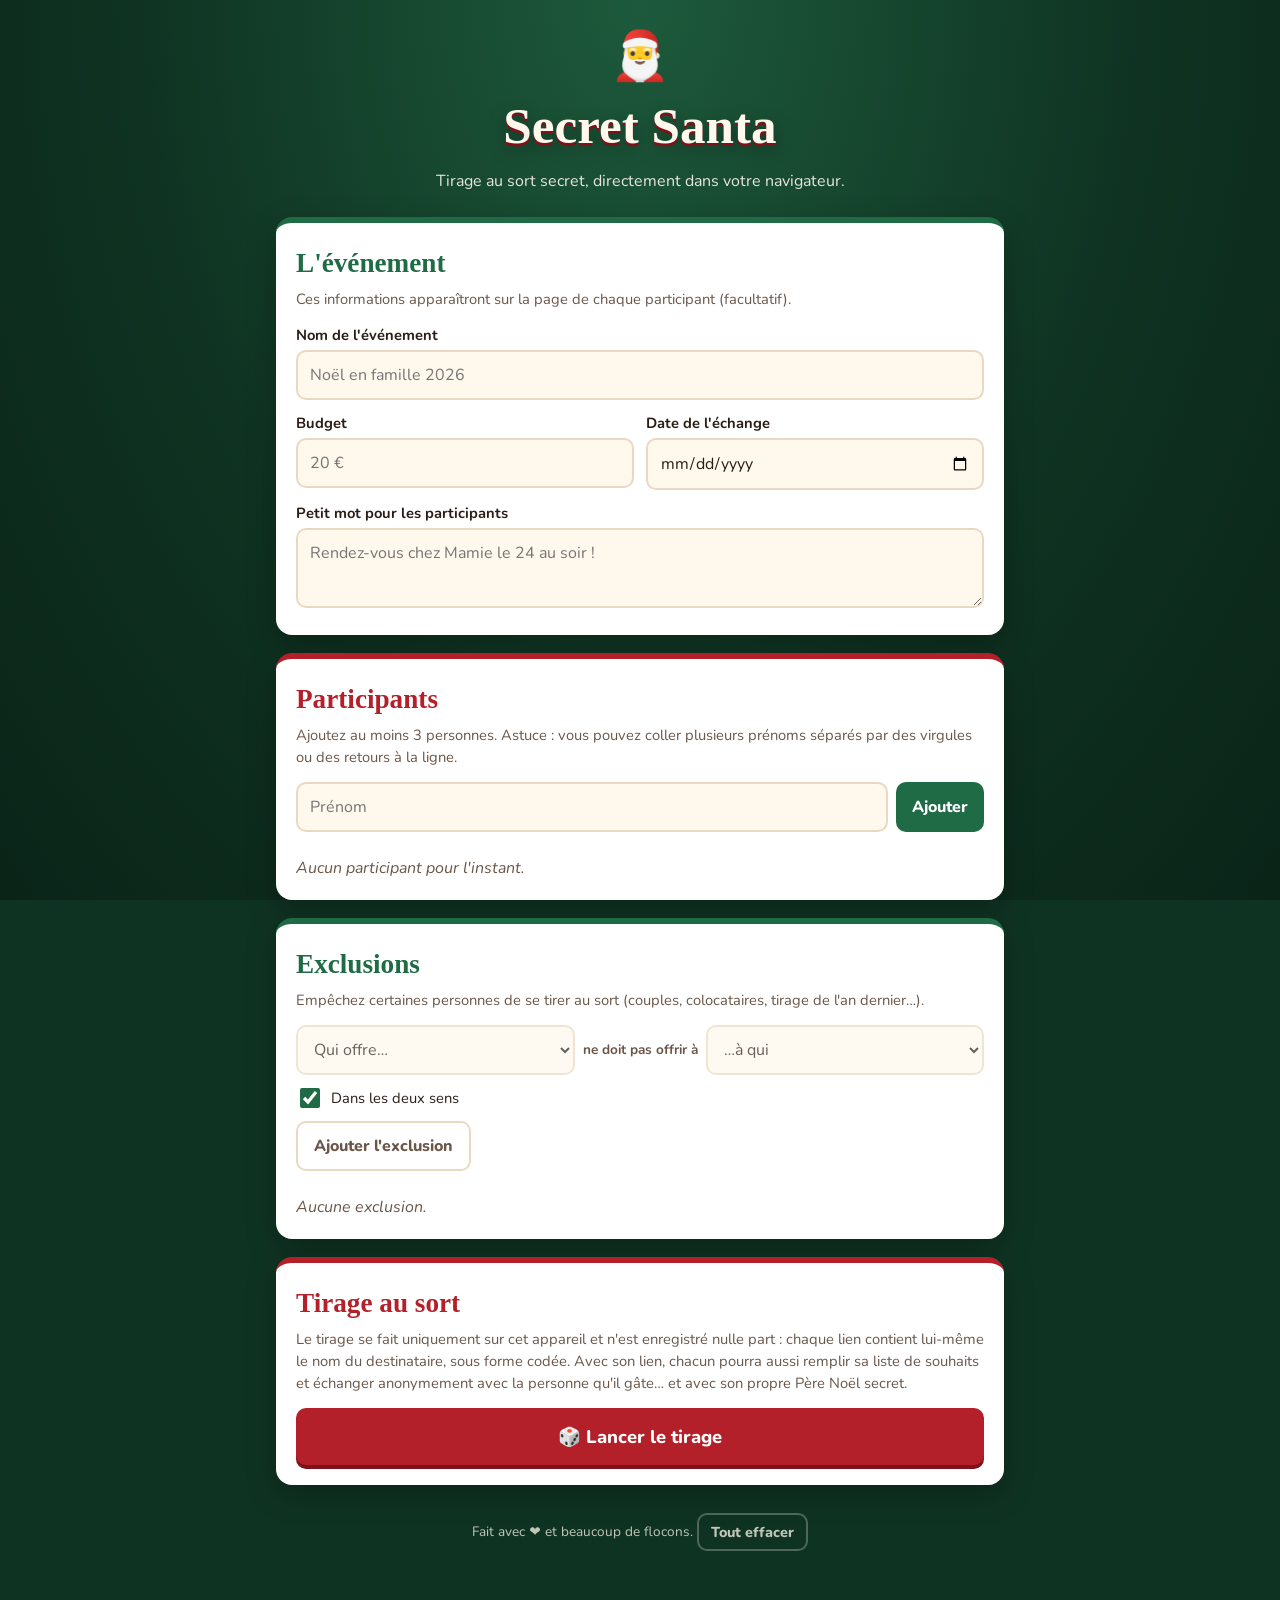
==== index.html @ 17466ae4 "Listes de souhaits et messagerie anonyme (Supabase) Les liens v2 embarquent des jetons secrets génér" ====
<!doctype html>
<html lang="fr">
<head>
  <meta charset="utf-8">
  <meta name="viewport" content="width=device-width, initial-scale=1, viewport-fit=cover">
  <title>Secret Santa – Organisateur</title>
  <meta name="description" content="Organisez votre Secret Santa : saisissez les participants, les exclusions, faites le tirage et envoyez à chacun son lien privé.">
  <meta name="theme-color" content="#0f3322">
  <meta name="referrer" content="no-referrer">
  <link rel="icon" href="data:image/svg+xml,<svg xmlns='http://www.w3.org/2000/svg' viewBox='0 0 100 100'><text y='.9em' font-size='90'>🎁</text></svg>">
  <link rel="preconnect" href="https://fonts.googleapis.com">
  <link rel="preconnect" href="https://fonts.gstatic.com" crossorigin>
  <link href="https://fonts.googleapis.com/css2?family=Mountains+of+Christmas:wght@700&family=Nunito:wght@400;700;800&display=swap" rel="stylesheet">
  <link rel="stylesheet" href="assets/style.css">
</head>
<body>
  <main class="page">
    <header class="entete">
      <div class="logo" aria-hidden="true">🎅</div>
      <h1>Secret Santa</h1>
      <p>Tirage au sort secret, directement dans votre navigateur.</p>
    </header>

    <section class="carte verte" aria-labelledby="t-evenement">
      <h2 id="t-evenement">L'événement</h2>
      <p class="aide">Ces informations apparaîtront sur la page de chaque participant (facultatif).</p>
      <div class="grille">
        <div class="plein">
          <label for="titre">Nom de l'événement</label>
          <input type="text" id="titre" maxlength="80" placeholder="Noël en famille 2026">
        </div>
        <div>
          <label for="budget">Budget</label>
          <input type="text" id="budget" maxlength="30" placeholder="20 €">
        </div>
        <div>
          <label for="date">Date de l'échange</label>
          <input type="date" id="date">
        </div>
        <div class="plein">
          <label for="mot">Petit mot pour les participants</label>
          <textarea id="mot" maxlength="300" placeholder="Rendez-vous chez Mamie le 24 au soir !"></textarea>
        </div>
      </div>
    </section>

    <section class="carte" aria-labelledby="t-participants">
      <h2 id="t-participants">Participants</h2>
      <p class="aide">Ajoutez au moins 3 personnes. Astuce : vous pouvez coller plusieurs prénoms séparés par des virgules ou des retours à la ligne.</p>
      <form id="form-participant" class="ligne" autocomplete="off">
        <input type="text" id="nouveau" maxlength="40" placeholder="Prénom" aria-label="Prénom du participant">
        <button type="submit">Ajouter</button>
      </form>
      <ul id="liste-participants" class="liste" aria-live="polite"></ul>
      <p id="aucun-participant" class="vide">Aucun participant pour l'instant.</p>
    </section>

    <section class="carte verte" aria-labelledby="t-exclusions">
      <h2 id="t-exclusions">Exclusions</h2>
      <p class="aide">Empêchez certaines personnes de se tirer au sort (couples, colocataires, tirage de l'an dernier…).</p>
      <form id="form-exclusion" autocomplete="off">
        <div class="ligne-exclusion">
          <select id="excl-de" aria-label="Personne qui offre"></select>
          <span class="fleche">ne doit pas offrir à</span>
          <select id="excl-a" aria-label="Personne qui reçoit"></select>
        </div>
        <label class="case"><input type="checkbox" id="excl-reciproque" checked> Dans les deux sens</label>
        <button type="submit" class="discret">Ajouter l'exclusion</button>
      </form>
      <ul id="liste-exclusions" class="exclusions" aria-live="polite"></ul>
      <p id="aucune-exclusion" class="vide">Aucune exclusion.</p>
    </section>

    <section class="carte" aria-labelledby="t-tirage">
      <h2 id="t-tirage">Tirage au sort</h2>
      <p class="aide">Le tirage se fait uniquement sur cet appareil et n'est enregistré nulle part : chaque lien contient lui-même le nom du destinataire, sous forme codée. Avec son lien, chacun pourra aussi remplir sa liste de souhaits et échanger anonymement avec la personne qu'il gâte… et avec son propre Père Noël secret.</p>
      <button type="button" id="tirer" class="principal">🎲 Lancer le tirage</button>
      <div id="message" role="status"></div>

      <div id="bloc-resultats" hidden>
        <p class="aide" style="margin-top:16px">Envoyez à chaque personne <strong>son</strong> lien. Vous-même ne voyez pas les résultats : n'ouvrez pas les liens des autres pour garder la surprise !</p>
        <button type="button" id="tout-copier" class="discret petit">📋 Copier tous les liens</button>
        <ul id="resultats" class="resultats"></ul>
        <p class="avertissement">⚠️ Ces liens ne sont conservés nulle part. Envoyez-les avant de fermer la page. Si vous relancez le tirage, les anciens liens restent valables mais ne correspondent plus au nouveau tirage : n'envoyez que ceux d'un même tirage.</p>
      </div>
    </section>

    <footer class="pied">
      <p>Fait avec ❤️ et beaucoup de flocons. <button type="button" id="reinitialiser" class="discret petit" style="color:inherit;border-color:rgba(255,255,255,.35)">Tout effacer</button></p>
    </footer>
  </main>

  <script src="assets/config.js"></script>
  <script src="assets/commun.js"></script>
  <script src="assets/api.js"></script>
  <script src="assets/organisateur.js"></script>
</body>
</html>
---- assets/style.css ----
:root {
  --rouge: #b3202a;
  --rouge-fonce: #7e1119;
  --vert: #1f6b45;
  --vert-fonce: #123f29;
  --or: #e7b84a;
  --creme: #fff8ec;
  --texte: #2b1d16;
  --texte-doux: #6b574a;
  --carte: #ffffff;
  --bord: #ead9c2;
  --fond: radial-gradient(ellipse at top, #1d5a3c 0%, #0f3322 55%, #0a2418 100%);
  --ombre: 0 10px 30px rgba(0, 0, 0, .25);
  --rayon: 16px;
}

* { box-sizing: border-box; }
[hidden] { display: none !important; }

html, body { margin: 0; padding: 0; }

body {
  min-height: 100vh;
  background: #0f3322;
  background-image: var(--fond);
  background-attachment: fixed;
  color: var(--texte);
  font-family: "Nunito", system-ui, -apple-system, "Segoe UI", Roboto, sans-serif;
  font-size: 16px;
  line-height: 1.5;
  overflow-x: hidden;
}

.page {
  position: relative;
  z-index: 1;
  max-width: 760px;
  margin: 0 auto;
  padding: 24px 16px 64px;
}

header.entete {
  text-align: center;
  color: var(--creme);
  margin: 8px 0 24px;
}

.entete .logo { font-size: 3rem; line-height: 1; }

h1, h2, .titre-fete {
  font-family: "Mountains of Christmas", "Georgia", serif;
  font-weight: 700;
}

h1 {
  font-size: clamp(2.2rem, 8vw, 3.2rem);
  margin: 8px 0 4px;
  color: var(--creme);
  text-shadow: 0 3px 0 var(--rouge-fonce), 0 6px 18px rgba(0,0,0,.35);
}

.entete p { margin: 0; opacity: .9; }

.carte {
  background: var(--carte);
  border-radius: var(--rayon);
  box-shadow: var(--ombre);
  padding: 20px;
  margin-bottom: 18px;
  border-top: 6px solid var(--rouge);
  position: relative;
}

.carte.verte { border-top-color: var(--vert); }

.carte h2 {
  margin: 0 0 4px;
  font-size: 1.7rem;
  color: var(--rouge);
}

.carte.verte h2 { color: var(--vert); }

.aide { color: var(--texte-doux); font-size: .92rem; margin: 0 0 14px; }

label { display: block; font-weight: 700; font-size: .92rem; margin-bottom: 4px; }

input[type="text"], input[type="date"], select, textarea {
  width: 100%;
  font: inherit;
  padding: 11px 12px;
  border: 2px solid var(--bord);
  border-radius: 10px;
  background: var(--creme);
  color: var(--texte);
  min-height: 46px;
}

textarea { min-height: 80px; resize: vertical; }

input:focus, select:focus, textarea:focus {
  outline: none;
  border-color: var(--vert);
  box-shadow: 0 0 0 3px rgba(31,107,69,.18);
}

.grille { display: grid; gap: 12px; grid-template-columns: 1fr 1fr; }
.grille .plein { grid-column: 1 / -1; }

@media (max-width: 560px) {
  .grille { grid-template-columns: 1fr; }
}

.ligne { display: flex; gap: 8px; align-items: stretch; }
.ligne > input, .ligne > select { flex: 1; min-width: 0; }

.ligne-exclusion { display: grid; grid-template-columns: 1fr auto 1fr; gap: 8px; align-items: center; }
.ligne-exclusion .fleche { font-weight: 700; color: var(--texte-doux); text-align: center; font-size: .85rem; }

@media (max-width: 560px) {
  .ligne-exclusion { grid-template-columns: 1fr; }
  .ligne-exclusion .fleche { text-align: left; }
}

.case { display: flex; align-items: center; gap: 8px; font-weight: 400; margin: 10px 0; cursor: pointer; }
.case input { width: 20px; height: 20px; accent-color: var(--vert); }

button, .bouton {
  font: inherit;
  font-weight: 800;
  border: none;
  border-radius: 10px;
  padding: 11px 16px;
  min-height: 46px;
  cursor: pointer;
  background: var(--vert);
  color: #fff;
  transition: transform .08s ease, background .15s ease;
  text-decoration: none;
  display: inline-flex;
  align-items: center;
  justify-content: center;
  gap: 6px;
  white-space: nowrap;
}

button:hover, .bouton:hover { background: var(--vert-fonce); }
button:active, .bouton:active { transform: translateY(1px); }
button:focus-visible, .bouton:focus-visible { outline: 3px solid var(--or); outline-offset: 2px; }

button.principal {
  background: var(--rouge);
  width: 100%;
  font-size: 1.15rem;
  padding: 15px;
  box-shadow: 0 4px 0 var(--rouge-fonce);
}
button.principal:hover { background: var(--rouge-fonce); }

.resultats .actions .bouton { background: #fff; color: var(--vert-fonce); border: 2px solid #bfe0cc; }
.resultats .actions .bouton:hover { background: #eaf6ef; }

button.discret {
  background: transparent;
  color: var(--texte-doux);
  border: 2px solid var(--bord);
}
button.discret:hover { background: var(--creme); color: var(--texte); }

button.petit { min-height: 38px; padding: 6px 12px; font-size: .9rem; }

button.retirer {
  background: transparent;
  color: var(--rouge);
  border: 2px solid #f0c9cc;
  min-width: 46px;
  padding: 0 10px;
}
button.retirer:hover { background: #fdeeee; }

.liste { list-style: none; margin: 14px 0 0; padding: 0; display: flex; flex-wrap: wrap; gap: 8px; }

.puce {
  display: inline-flex;
  align-items: center;
  gap: 6px;
  background: var(--creme);
  border: 2px solid var(--bord);
  border-radius: 999px;
  padding: 4px 6px 4px 12px;
  font-weight: 700;
  max-width: 100%;
}
.puce span { overflow: hidden; text-overflow: ellipsis; white-space: nowrap; }
.puce button {
  min-height: 28px; min-width: 28px; padding: 0;
  border-radius: 50%;
  background: transparent; color: var(--rouge);
  font-size: 1.1rem; line-height: 1;
}
.puce button:hover { background: #fdeeee; }

.vide { color: var(--texte-doux); font-style: italic; margin: 10px 0 0; }

.exclusions { list-style: none; padding: 0; margin: 14px 0 0; display: grid; gap: 6px; }
.exclusions li {
  display: flex; align-items: center; justify-content: space-between; gap: 8px;
  background: #fdf3f3; border: 1px solid #f0c9cc; border-radius: 10px; padding: 6px 6px 6px 12px;
}

.message {
  border-radius: 10px;
  padding: 12px 14px;
  margin: 12px 0 0;
  font-weight: 700;
}
.message.erreur { background: #fdeeee; color: var(--rouge-fonce); border: 1px solid #f0c9cc; }
.message.ok { background: #eaf6ef; color: var(--vert-fonce); border: 1px solid #bfe0cc; }

.resultats { list-style: none; padding: 0; margin: 14px 0 0; display: grid; gap: 10px; }
.resultats li {
  border: 2px solid var(--bord);
  border-radius: 12px;
  padding: 12px;
  background: var(--creme);
}
.resultats .nom { font-weight: 800; font-size: 1.05rem; margin-bottom: 8px; display: flex; align-items: center; gap: 6px; flex-wrap: wrap; }
.resultats .lien {
  font-family: ui-monospace, Consolas, monospace;
  font-size: .8rem;
  color: var(--texte-doux);
  word-break: break-all;
  background: #fff;
  border: 1px dashed var(--bord);
  border-radius: 8px;
  padding: 6px 8px;
  margin-bottom: 8px;
}
.resultats .actions { display: flex; flex-wrap: wrap; gap: 6px; }
.resultats .actions > * { flex: 1 1 auto; }
.badge {
  font-size: .75rem; font-weight: 800;
  background: var(--vert); color: #fff; border-radius: 999px; padding: 2px 8px;
}

.avertissement {
  background: #fff6dd;
  border: 1px solid #f1dc9c;
  border-radius: 10px;
  padding: 10px 12px;
  font-size: .9rem;
  color: #6a5313;
  margin-top: 12px;
}

footer.pied {
  text-align: center;
  color: var(--creme);
  opacity: .75;
  font-size: .85rem;
  margin-top: 28px;
}
footer.pied a { color: var(--or); }

/* Neige */
.neige { position: fixed; inset: 0; pointer-events: none; z-index: 0; overflow: hidden; }
.neige span {
  position: absolute;
  top: -5vh;
  color: #fff;
  animation-name: tomber;
  animation-timing-function: linear;
  animation-iteration-count: infinite;
}
@keyframes tomber {
  0% { transform: translate3d(0, -5vh, 0) rotate(0deg); }
  50% { transform: translate3d(3vw, 50vh, 0) rotate(180deg); }
  100% { transform: translate3d(-2vw, 110vh, 0) rotate(360deg); }
}

/* Page de révélation */
.revelation { text-align: center; }
.revelation .bonjour { font-size: 1.2rem; margin: 0 0 6px; }
.revelation .titre-fete { font-size: clamp(1.8rem, 7vw, 2.4rem); color: var(--rouge); margin: 0 0 12px; }

.cadeau {
  width: 180px; height: 180px;
  margin: 24px auto 12px;
  position: relative;
  cursor: pointer;
  border: none;
  background: transparent;
  padding: 0;
  min-height: 0;
}
.cadeau:hover { background: transparent; }
.cadeau .boite {
  position: absolute; left: 15px; right: 15px; bottom: 0; height: 120px;
  background: var(--rouge);
  border-radius: 8px;
  box-shadow: inset 0 -10px 0 rgba(0,0,0,.12);
}
.cadeau .couvercle {
  position: absolute; left: 5px; right: 5px; top: 40px; height: 34px;
  background: var(--rouge-fonce);
  border-radius: 8px;
  transition: transform .6s cubic-bezier(.3,1.6,.5,1), opacity .6s;
  z-index: 2;
}
.cadeau .ruban-v { position: absolute; left: 50%; top: 40px; bottom: 0; width: 22px; margin-left: -11px; background: var(--or); z-index: 3; transition: opacity .4s; }
.cadeau .noeud { position: absolute; left: 50%; top: 8px; transform: translateX(-50%); font-size: 2.6rem; z-index: 4; transition: transform .6s, opacity .6s; }
.cadeau:not(.ouvert) { animation: secouer 2.4s ease-in-out infinite; }
.cadeau.ouvert .couvercle { transform: translateY(-70px) rotate(-18deg); opacity: 0; }
.cadeau.ouvert .noeud { transform: translate(-50%, -80px) rotate(30deg); opacity: 0; }
.cadeau.ouvert .ruban-v { opacity: 0; }

@keyframes secouer {
  0%, 80%, 100% { transform: rotate(0); }
  84% { transform: rotate(-6deg); }
  88% { transform: rotate(6deg); }
  92% { transform: rotate(-4deg); }
  96% { transform: rotate(3deg); }
}

.destinataire {
  display: none;
  animation: apparaitre .7s ease both;
}
.destinataire.visible { display: block; }
.destinataire .nom-destinataire {
  font-family: "Mountains of Christmas", Georgia, serif;
  font-size: clamp(2.4rem, 11vw, 3.6rem);
  font-weight: 700;
  color: var(--vert);
  margin: 4px 0 10px;
  word-break: break-word;
}
@keyframes apparaitre { from { opacity: 0; transform: scale(.85); } to { opacity: 1; transform: scale(1); } }

.infos { display: grid; gap: 8px; margin: 18px 0 0; text-align: left; }
.infos div { background: var(--creme); border: 1px solid var(--bord); border-radius: 10px; padding: 10px 12px; }
.infos strong { display: block; font-size: .8rem; text-transform: uppercase; letter-spacing: .04em; color: var(--texte-doux); }

/* Espace personnel */
.onglets {
  display: grid;
  grid-template-columns: repeat(3, 1fr);
  gap: 6px;
  margin: 0 0 10px;
}
.onglets button {
  background: rgba(255,255,255,.12);
  color: var(--creme);
  border: 2px solid rgba(255,255,255,.2);
  padding: 8px 6px;
  font-size: .9rem;
  white-space: normal;
  line-height: 1.2;
}
.onglets button:hover { background: rgba(255,255,255,.22); }
.onglets button[aria-selected="true"] { background: var(--creme); color: var(--rouge-fonce); border-color: var(--creme); }

.pastille {
  background: var(--rouge); color: #fff; border-radius: 999px;
  font-size: .72rem; min-width: 20px; height: 20px; padding: 0 6px;
  display: inline-flex; align-items: center; justify-content: center;
}

.etat { min-height: 1.4em; margin: 10px 0 0; font-size: .9rem; color: var(--texte-doux); }

.souhaits { list-style: none; padding: 0; margin: 16px 0 0; display: grid; gap: 8px; }
.souhaits li {
  display: flex; align-items: center; justify-content: space-between; gap: 10px;
  background: var(--creme); border: 2px solid var(--bord); border-radius: 12px; padding: 10px 10px 10px 14px;
}
.souhait-corps { display: flex; flex-direction: column; min-width: 0; }
.souhait-texte { font-weight: 700; overflow-wrap: anywhere; }
.souhait-texte::before { content: "🎁 "; }
.souhait-lien { color: var(--vert); font-size: .88rem; overflow-wrap: anywhere; }

.choix-canal { display: grid; grid-template-columns: 1fr 1fr; gap: 6px; margin-bottom: 10px; }
.choix-canal button {
  background: var(--creme); color: var(--texte); border: 2px solid var(--bord);
  white-space: normal; line-height: 1.2; font-size: .92rem; position: relative;
}
.choix-canal button:hover { background: #f6ead6; }
.choix-canal button[aria-pressed="true"] { background: var(--vert); color: #fff; border-color: var(--vert); }
.choix-canal button[data-nonlus]:not([data-nonlus=""])::after {
  content: attr(data-nonlus);
  position: absolute; top: -8px; right: -6px;
  background: var(--rouge); color: #fff; border-radius: 999px;
  font-size: .72rem; min-width: 20px; height: 20px; padding: 0 6px;
  display: inline-flex; align-items: center; justify-content: center;
}

.fil {
  background: #f7f1e6;
  border: 2px solid var(--bord);
  border-radius: 12px;
  padding: 12px;
  height: min(52vh, 420px);
  overflow-y: auto;
  display: flex; flex-direction: column; gap: 8px;
}
.fil .vide { margin: auto; text-align: center; }
.bulle {
  max-width: 82%;
  border-radius: 14px;
  padding: 8px 12px;
  box-shadow: 0 1px 2px rgba(0,0,0,.08);
}
.bulle.moi { align-self: flex-end; background: var(--vert); color: #fff; border-bottom-right-radius: 4px; }
.bulle.autre { align-self: flex-start; background: #fff; border-bottom-left-radius: 4px; }
.bulle .auteur { display: block; font-size: .75rem; font-weight: 800; opacity: .8; }
.bulle .texte { margin: 2px 0; white-space: pre-wrap; overflow-wrap: anywhere; }
.bulle .quand { display: block; font-size: .7rem; opacity: .7; text-align: right; }

.envoi { margin-top: 10px; }
.envoi textarea { min-height: 46px; height: 46px; resize: none; }
.envoi button { min-width: 52px; font-size: 1.2rem; }
.envoi button:disabled { opacity: .6; cursor: wait; }

@media (prefers-reduced-motion: reduce) {
  .cadeau:not(.ouvert) { animation: none; }
  .destinataire { animation: none; }
}
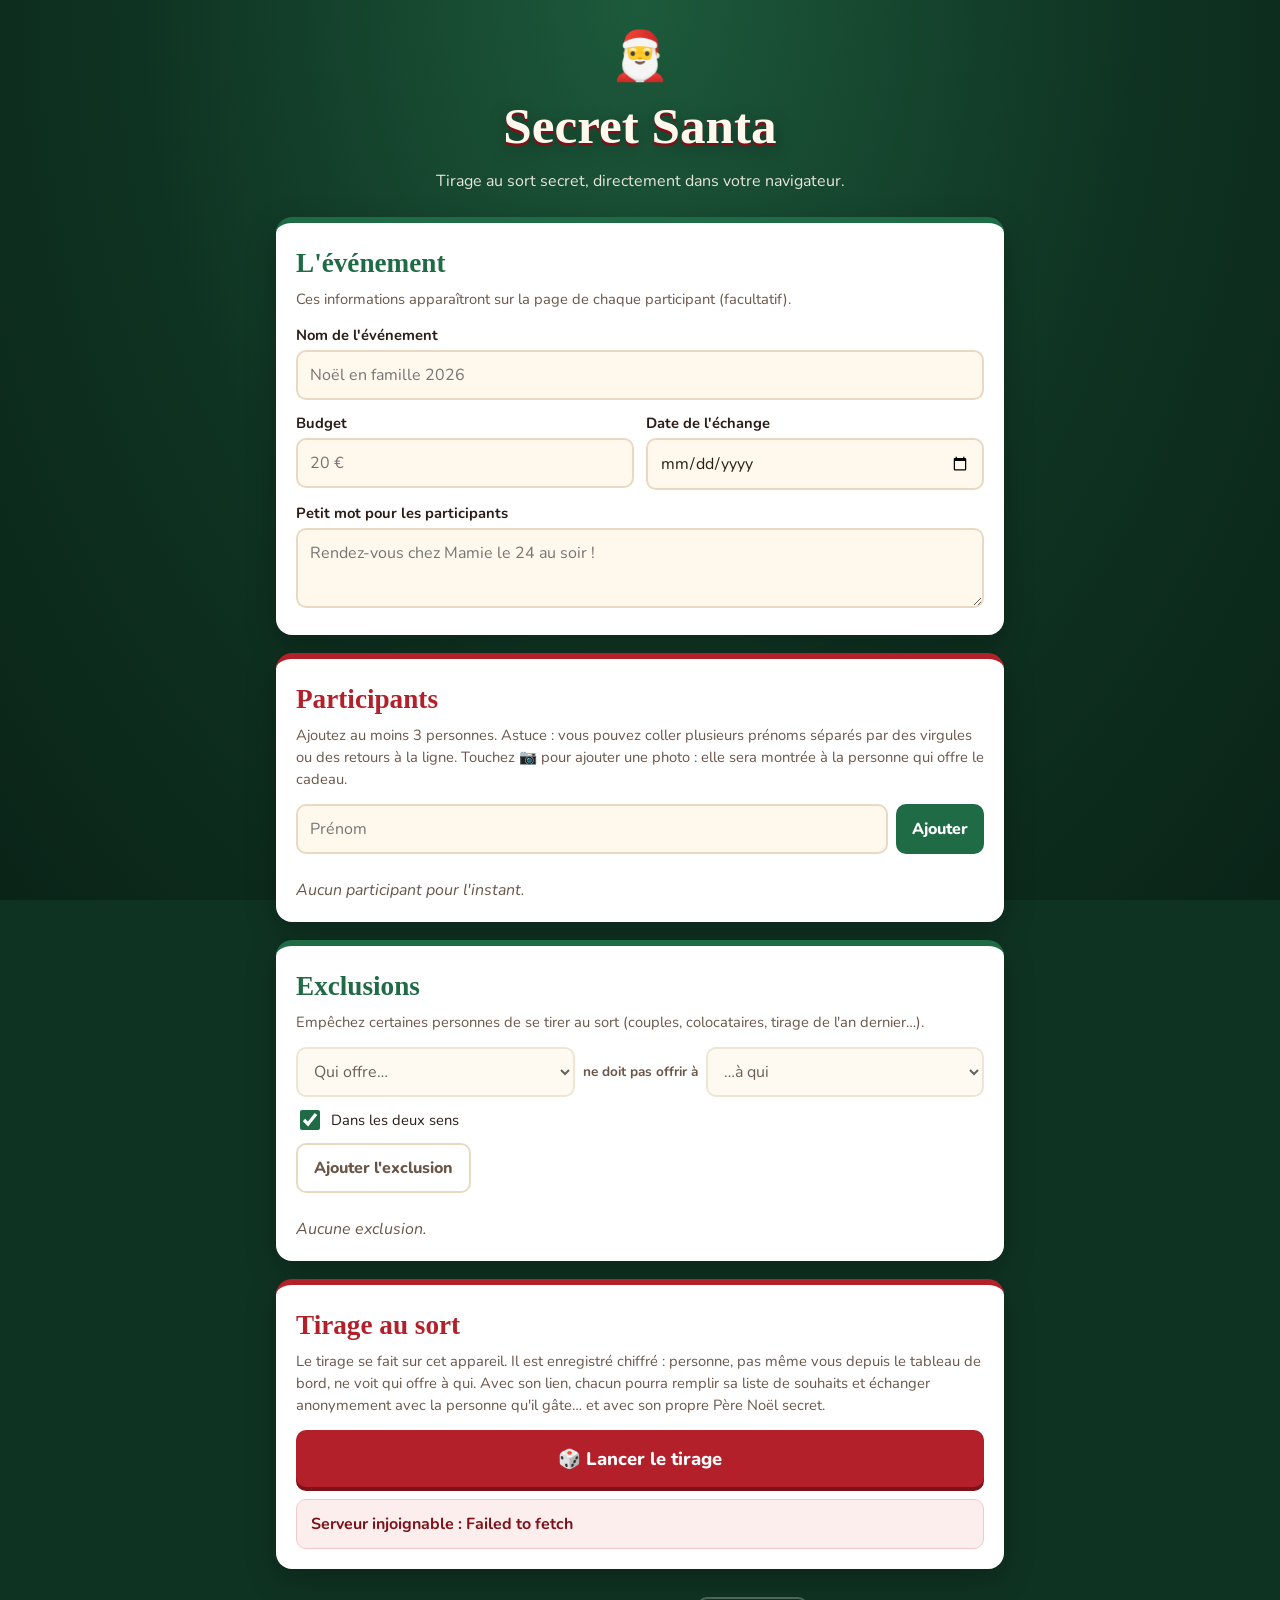
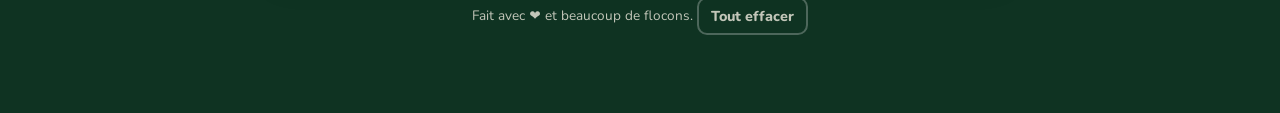
==== commit 6a819938: "Tirage persistant, lien organisateur, tableau de bord et photos - Un seul tirage actif : un nouveau " ====
--- a/index.html
+++ b/index.html
@@ -11,7 +11,7 @@
   <link rel="preconnect" href="https://fonts.googleapis.com">
   <link rel="preconnect" href="https://fonts.gstatic.com" crossorigin>
   <link href="https://fonts.googleapis.com/css2?family=Mountains+of+Christmas:wght@700&family=Nunito:wght@400;700;800&display=swap" rel="stylesheet">
-  <link rel="stylesheet" href="assets/style.css">
+  <link rel="stylesheet" href="assets/style.css?v=8">
 </head>
 <body>
   <main class="page">
@@ -21,6 +21,34 @@
       <p>Tirage au sort secret, directement dans votre navigateur.</p>
     </header>
 
+    <section class="carte" id="bloc-chargement">
+      <p class="aide" style="margin:0">Chargement…</p>
+    </section>
+
+    <section class="carte" id="bloc-acces" aria-labelledby="t-acces" hidden>
+      <h2 id="t-acces">Tirage en cours 🎄</h2>
+      <p class="aide">Un tirage a déjà été fait. Pour ouvrir le tableau de bord ou refaire un tirage, utilisez votre <strong>lien organisateur</strong> (reçu au moment du tirage).</p>
+      <form id="form-acces" class="ligne" autocomplete="off">
+        <input type="text" id="acces-lien" placeholder="Collez votre lien organisateur" aria-label="Lien organisateur">
+        <button type="submit">Ouvrir</button>
+      </form>
+      <div id="acces-message" role="status"></div>
+    </section>
+
+    <section class="carte verte" id="bloc-tableau" aria-labelledby="t-tableau" hidden>
+      <h2 id="t-tableau">Tableau de bord</h2>
+      <p class="aide">Vous voyez qui a ouvert son lien et les listes de souhaits, jamais qui offre à qui.</p>
+      <p id="tableau-resume" class="resume"></p>
+      <ul id="tableau" class="tableau"></ul>
+      <div class="actions-tableau">
+        <button type="button" id="tableau-rafraichir" class="discret petit">🔄 Actualiser</button>
+        <button type="button" id="copier-lien-admin" class="discret petit">🔑 Copier mon lien organisateur</button>
+        <button type="button" id="nouveau-tirage" class="discret petit">🎲 Préparer un nouveau tirage</button>
+      </div>
+      <div id="tableau-message" role="status"></div>
+    </section>
+
+    <div id="formulaire">
     <section class="carte verte" aria-labelledby="t-evenement">
       <h2 id="t-evenement">L'événement</h2>
       <p class="aide">Ces informations apparaîtront sur la page de chaque participant (facultatif).</p>
@@ -46,7 +74,8 @@
 
     <section class="carte" aria-labelledby="t-participants">
       <h2 id="t-participants">Participants</h2>
-      <p class="aide">Ajoutez au moins 3 personnes. Astuce : vous pouvez coller plusieurs prénoms séparés par des virgules ou des retours à la ligne.</p>
+      <p class="aide">Ajoutez au moins 3 personnes. Astuce : vous pouvez coller plusieurs prénoms séparés par des virgules ou des retours à la ligne. Touchez 📷 pour ajouter une photo : elle sera montrée à la personne qui offre le cadeau.</p>
+      <input type="file" id="photo-fichier" accept="image/*" hidden>
       <form id="form-participant" class="ligne" autocomplete="off">
         <input type="text" id="nouveau" maxlength="40" placeholder="Prénom" aria-label="Prénom du participant">
         <button type="submit">Ajouter</button>
@@ -73,16 +102,23 @@
 
     <section class="carte" aria-labelledby="t-tirage">
       <h2 id="t-tirage">Tirage au sort</h2>
-      <p class="aide">Le tirage se fait uniquement sur cet appareil et n'est enregistré nulle part : chaque lien contient lui-même le nom du destinataire, sous forme codée. Avec son lien, chacun pourra aussi remplir sa liste de souhaits et échanger anonymement avec la personne qu'il gâte… et avec son propre Père Noël secret.</p>
+      <p class="aide">Le tirage se fait sur cet appareil. Il est enregistré chiffré : personne, pas même vous depuis le tableau de bord, ne voit qui offre à qui. Avec son lien, chacun pourra remplir sa liste de souhaits et échanger anonymement avec la personne qu'il gâte… et avec son propre Père Noël secret.</p>
+      <p id="avert-remplacement" class="avertissement" hidden>⚠️ Un nouveau tirage <strong>efface le tirage actuel</strong> : anciens liens, listes de souhaits, messages et notifications. Il faudra renvoyer les nouveaux liens à tout le monde.</p>
       <button type="button" id="tirer" class="principal">🎲 Lancer le tirage</button>
       <div id="message" role="status"></div>
+    </section>
+    </div>
 
-      <div id="bloc-resultats" hidden>
-        <p class="aide" style="margin-top:16px">Envoyez à chaque personne <strong>son</strong> lien. Vous-même ne voyez pas les résultats : n'ouvrez pas les liens des autres pour garder la surprise !</p>
-        <button type="button" id="tout-copier" class="discret petit">📋 Copier tous les liens</button>
-        <ul id="resultats" class="resultats"></ul>
-        <p class="avertissement">⚠️ Ces liens ne sont conservés nulle part. Envoyez-les avant de fermer la page. Si vous relancez le tirage, les anciens liens restent valables mais ne correspondent plus au nouveau tirage : n'envoyez que ceux d'un même tirage.</p>
+    <section class="carte" id="bloc-resultats" hidden>
+      <h2>Liens à envoyer</h2>
+      <div id="bloc-lien-admin" class="lien-admin" hidden>
+        <p><strong>🔑 Votre lien organisateur</strong> : gardez-le pour vous. Il donne accès au tableau de bord et permet de refaire un tirage.</p>
+        <div class="lien" id="lien-admin"></div>
+        <button type="button" id="copier-lien-admin-2" class="petit">📋 Copier mon lien organisateur</button>
       </div>
+      <p class="aide" style="margin-top:16px">Envoyez à chaque personne <strong>son</strong> lien. N'ouvrez pas les liens des autres pour garder la surprise ! Vous pourrez les recopier plus tard depuis le tableau de bord.</p>
+      <button type="button" id="tout-copier" class="discret petit">📋 Copier tous les liens</button>
+      <ul id="resultats" class="resultats"></ul>
     </section>
 
     <footer class="pied">
@@ -90,9 +126,9 @@
     </footer>
   </main>
 
-  <script src="assets/config.js"></script>
-  <script src="assets/commun.js"></script>
-  <script src="assets/api.js"></script>
-  <script src="assets/organisateur.js"></script>
+  <script src="assets/config.js?v=8"></script>
+  <script src="assets/commun.js?v=8"></script>
+  <script src="assets/api.js?v=8"></script>
+  <script src="assets/organisateur.js?v=8"></script>
 </body>
 </html>
--- a/assets/style.css
+++ b/assets/style.css
@@ -341,6 +341,12 @@
 .infos div { background: var(--creme); border: 1px solid var(--bord); border-radius: 10px; padding: 10px 12px; }
 .infos strong { display: block; font-size: .8rem; text-transform: uppercase; letter-spacing: .04em; color: var(--texte-doux); }
 
+/* Notifications */
+.carte.notif { border-top-color: var(--or); padding: 14px 16px; }
+.notif-ligne { display: flex; align-items: center; gap: 12px; }
+.notif-ligne p { margin: 0; flex: 1; font-size: .95rem; }
+.carte.notif .etat:empty { display: none; }
+
 /* Espace personnel */
 .onglets {
   display: grid;
@@ -424,3 +430,63 @@
   .cadeau:not(.ouvert) { animation: none; }
   .destinataire { animation: none; }
 }
+
+.carte.notif .etat { white-space: pre-line; }
+#notif-test { margin-top: 10px; }
+
+/* Photos */
+.vignette, .puce-photo {
+  width: 44px; height: 44px; border-radius: 50%;
+  object-fit: cover; flex: none;
+  border: 2px solid var(--or);
+  background: var(--creme);
+}
+.puce-photo { width: 28px; height: 28px; border-width: 1px; margin-left: -6px; }
+.sans-photo {
+  display: inline-flex; align-items: center; justify-content: center;
+  font-weight: 800; color: var(--vert-fonce); background: #eaf6ef;
+}
+.puce .puce-action { font-size: .95rem; }
+.photo-destinataire {
+  display: block;
+  width: min(180px, 50vw); height: min(180px, 50vw);
+  margin: 8px auto 0;
+  border-radius: 50%;
+  object-fit: cover;
+  border: 5px solid var(--or);
+  box-shadow: 0 6px 18px rgba(0,0,0,.2);
+}
+
+/* Tableau de bord */
+.resume { font-weight: 800; color: var(--vert-fonce); margin: 0 0 10px; }
+.tableau { list-style: none; padding: 0; margin: 0; display: grid; gap: 10px; }
+.tableau > li {
+  border: 2px solid var(--bord); border-radius: 12px; background: var(--creme);
+  padding: 12px; display: grid; gap: 10px;
+}
+.tableau-entete { display: flex; align-items: center; gap: 12px; }
+.tableau-nom { display: flex; flex-direction: column; min-width: 0; }
+.tableau-nom strong { font-size: 1.05rem; overflow-wrap: anywhere; }
+.statut { font-size: .88rem; font-weight: 700; }
+.statut.ouvert { color: var(--vert); }
+.statut.ferme { color: var(--texte-doux); }
+.tableau .actions { display: flex; flex-wrap: wrap; gap: 6px; }
+.tableau .actions .bouton { background: #fff; color: var(--vert-fonce); border: 2px solid #bfe0cc; }
+.liste-admin summary { cursor: pointer; font-weight: 700; padding: 4px 0; }
+.liste-admin .souhaits { margin-top: 8px; }
+.liste-admin .souhaits li { background: #fff; }
+.vide-liste { justify-content: flex-start !important; }
+.ajout-admin { display: grid; grid-template-columns: 1fr 1fr auto; gap: 6px; margin-top: 8px; }
+@media (max-width: 560px) { .ajout-admin { grid-template-columns: 1fr; } }
+.actions-tableau { display: flex; flex-wrap: wrap; gap: 6px; margin-top: 14px; }
+.lien-admin {
+  background: #fff6dd; border: 1px solid #f1dc9c; border-radius: 10px;
+  padding: 10px 12px; margin: 8px 0 4px;
+}
+.lien-admin p { margin: 0 0 8px; font-size: .92rem; color: #6a5313; }
+.lien-admin .lien { margin-bottom: 8px; }
+.lien-admin .lien, .resultats .lien {
+  font-family: ui-monospace, Consolas, monospace; font-size: .8rem; color: var(--texte-doux);
+  word-break: break-all; background: #fff; border: 1px dashed var(--bord); border-radius: 8px; padding: 6px 8px;
+}
+#bloc-resultats h2 { color: var(--rouge); }
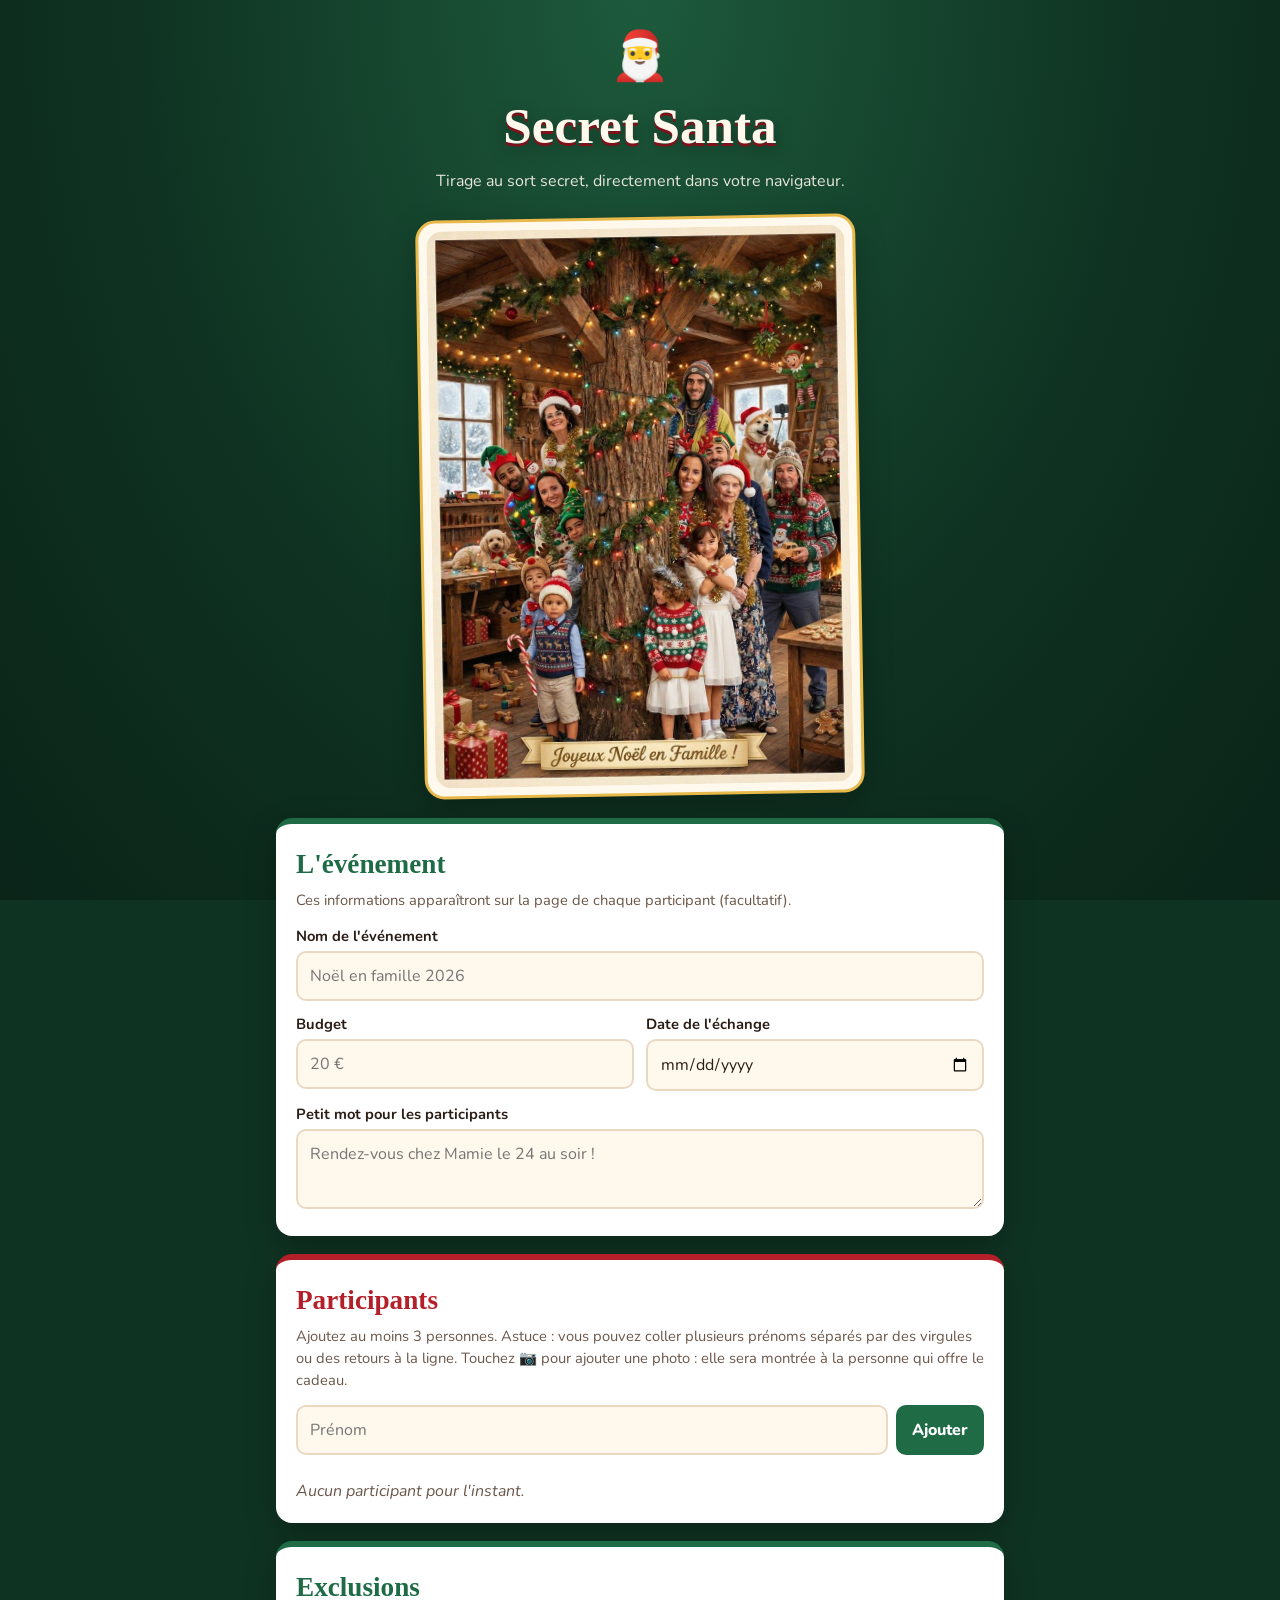
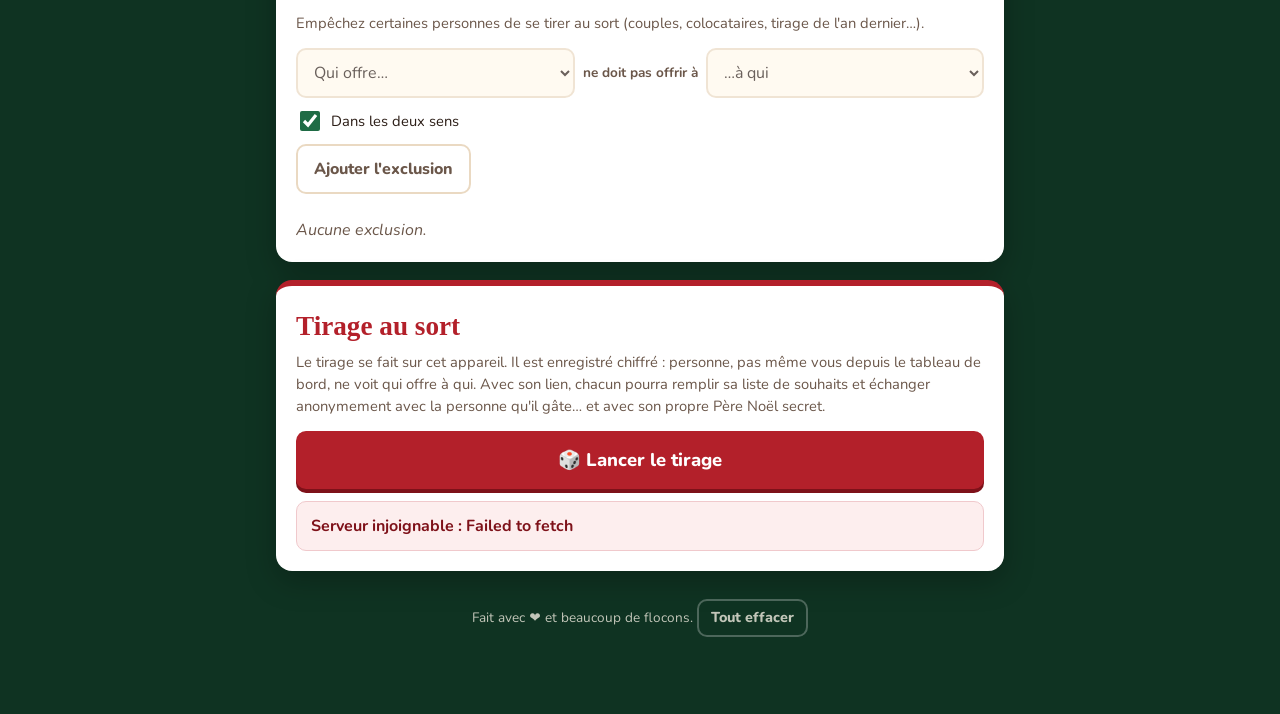
==== commit a170b5f3: "Photo de famille sur la page d'accueil Co-Authored-By: Claude Opus 5.5 <noreply@anthropic.com>" ====
--- a/index.html
+++ b/index.html
@@ -11,7 +11,7 @@
   <link rel="preconnect" href="https://fonts.googleapis.com">
   <link rel="preconnect" href="https://fonts.gstatic.com" crossorigin>
   <link href="https://fonts.googleapis.com/css2?family=Mountains+of+Christmas:wght@700&family=Nunito:wght@400;700;800&display=swap" rel="stylesheet">
-  <link rel="stylesheet" href="assets/style.css?v=8">
+  <link rel="stylesheet" href="assets/style.css?v=10">
 </head>
 <body>
   <main class="page">
@@ -20,6 +20,10 @@
       <h1>Secret Santa</h1>
       <p>Tirage au sort secret, directement dans votre navigateur.</p>
     </header>
+
+    <figure class="photo-accueil">
+      <img src="assets/famille.jpg" width="864" height="1152" alt="La famille réunie en tenues de Noël autour d'un grand arbre décoré, avec la bannière « Joyeux Noël en Famille ! »">
+    </figure>
 
     <section class="carte" id="bloc-chargement">
       <p class="aide" style="margin:0">Chargement…</p>
@@ -126,9 +130,9 @@
     </footer>
   </main>
 
-  <script src="assets/config.js?v=8"></script>
-  <script src="assets/commun.js?v=8"></script>
-  <script src="assets/api.js?v=8"></script>
-  <script src="assets/organisateur.js?v=8"></script>
+  <script src="assets/config.js?v=10"></script>
+  <script src="assets/commun.js?v=10"></script>
+  <script src="assets/api.js?v=10"></script>
+  <script src="assets/organisateur.js?v=10"></script>
 </body>
 </html>
--- a/assets/style.css
+++ b/assets/style.css
@@ -432,7 +432,6 @@
 }
 
 .carte.notif .etat { white-space: pre-line; }
-#notif-test { margin-top: 10px; }
 
 /* Photos */
 .vignette, .puce-photo {
@@ -490,3 +489,22 @@
   word-break: break-all; background: #fff; border: 1px dashed var(--bord); border-radius: 8px; padding: 6px 8px;
 }
 #bloc-resultats h2 { color: var(--rouge); }
+
+/* Photo de la page d'accueil */
+.photo-accueil {
+  margin: 0 auto 22px;
+  max-width: 440px;
+  padding: 8px;
+  background: var(--creme);
+  border-radius: calc(var(--rayon) + 4px);
+  box-shadow: var(--ombre);
+  border: 3px solid var(--or);
+  transform: rotate(-1deg);
+}
+.photo-accueil img {
+  display: block;
+  width: 100%;
+  height: auto;
+  border-radius: var(--rayon);
+}
+@media (prefers-reduced-motion: reduce) { .photo-accueil { transform: none; } }
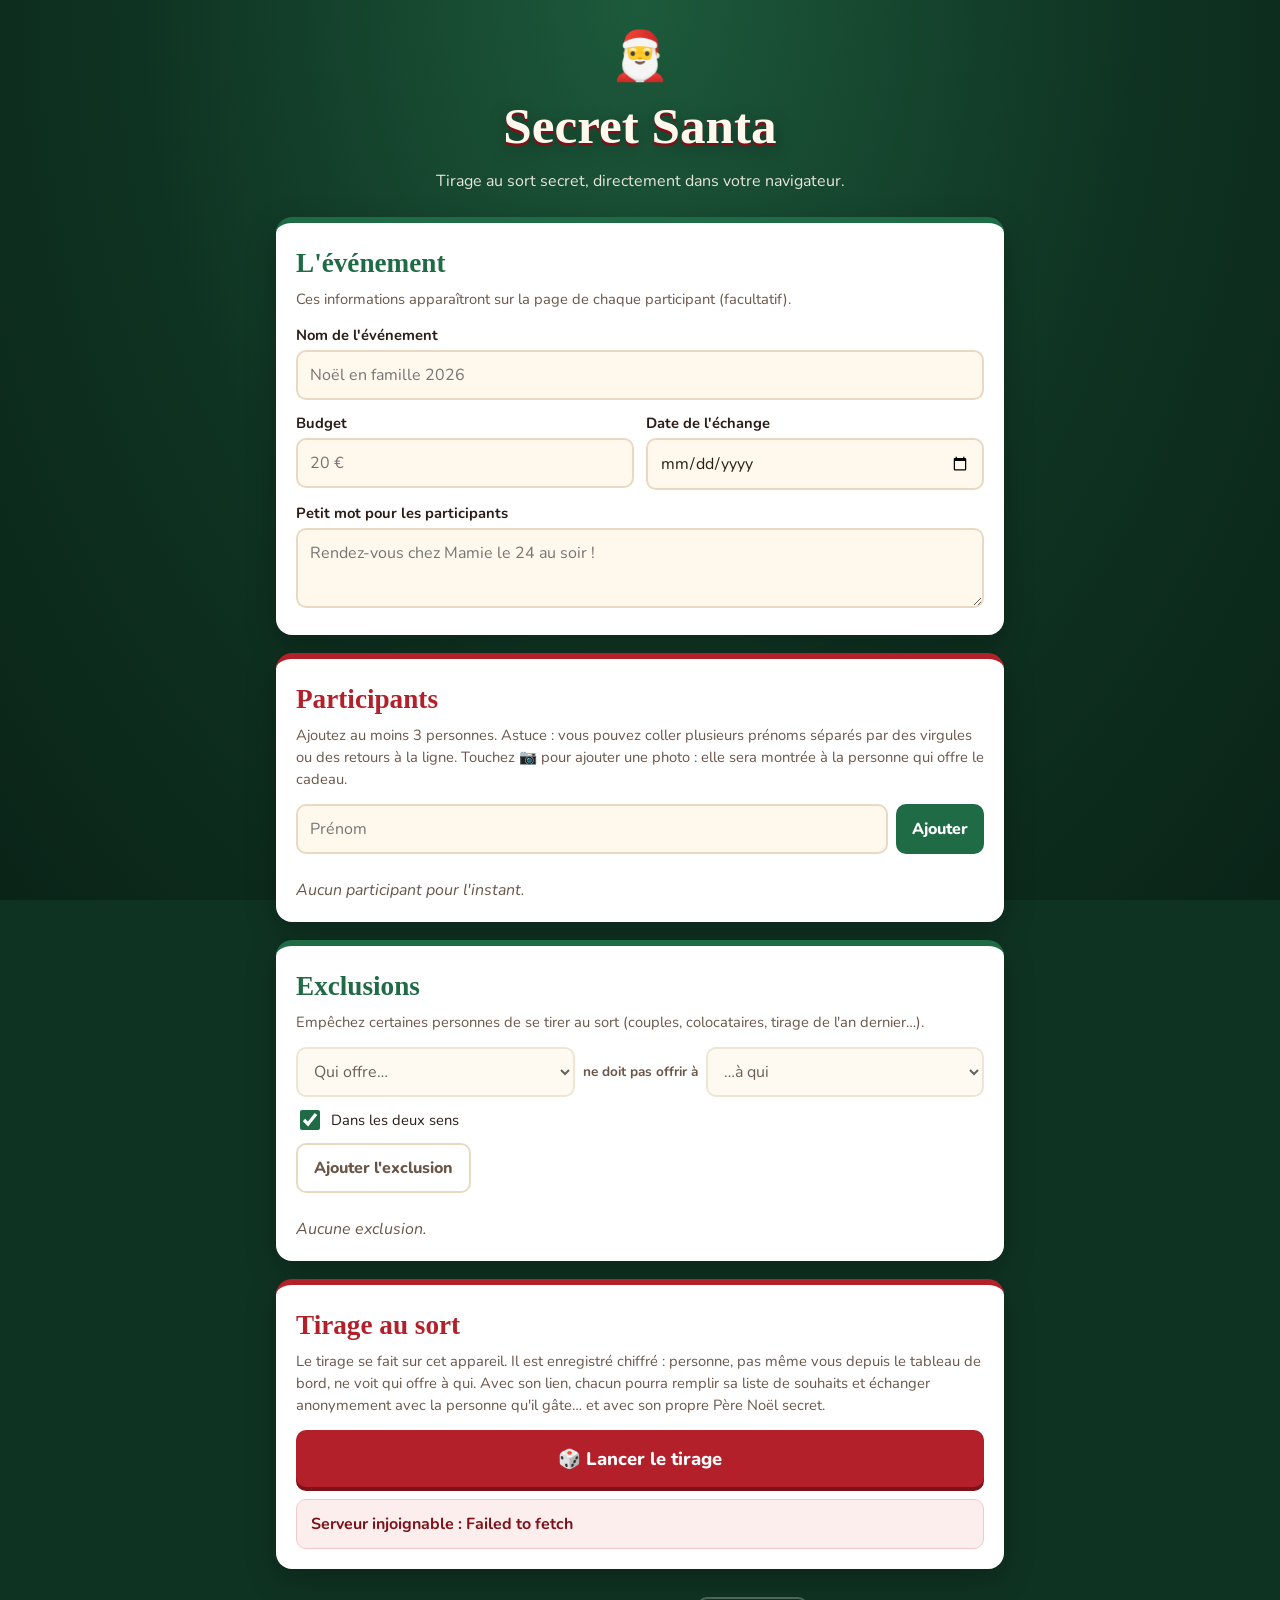
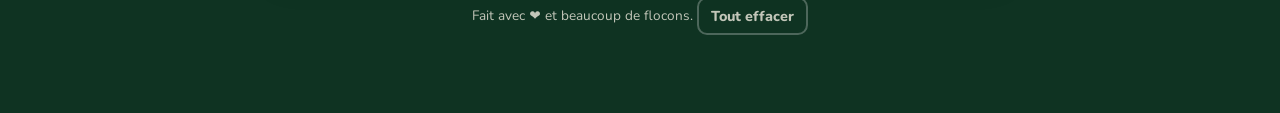
==== commit f09acd43: "Photo de famille : déplacée vers la page des participants Co-Authored-By: Claude Opus 5.5 <noreply@a" ====
--- a/index.html
+++ b/index.html
@@ -20,10 +20,6 @@
       <h1>Secret Santa</h1>
       <p>Tirage au sort secret, directement dans votre navigateur.</p>
     </header>
-
-    <figure class="photo-accueil">
-      <img src="assets/famille.jpg" width="864" height="1152" alt="La famille réunie en tenues de Noël autour d'un grand arbre décoré, avec la bannière « Joyeux Noël en Famille ! »">
-    </figure>
 
     <section class="carte" id="bloc-chargement">
       <p class="aide" style="margin:0">Chargement…</p>
